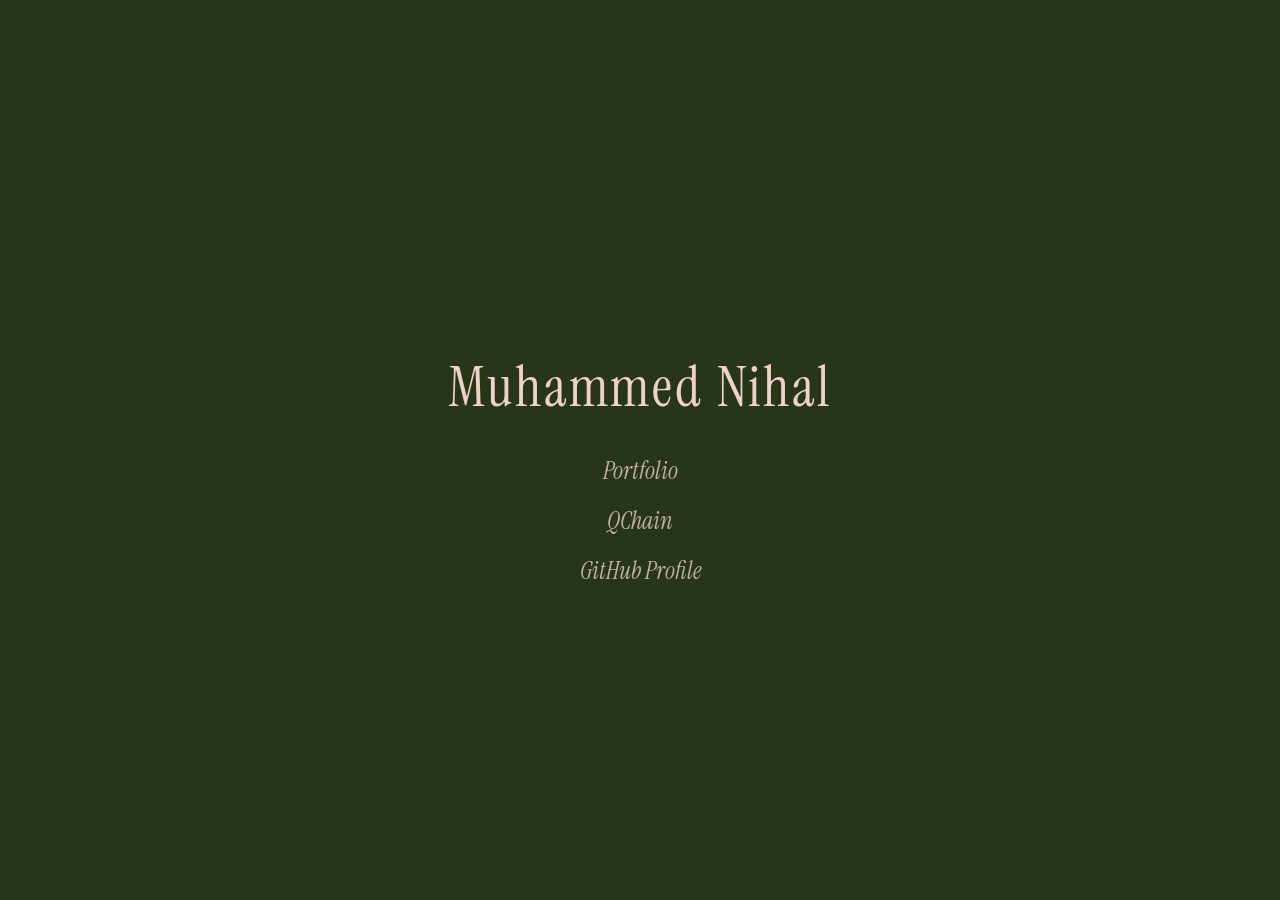
==== index.html @ 17a7a583 "Update QChain link in index.html" ====
<!DOCTYPE html>
<html lang="en">
<head>
    <meta charset="UTF-8">
    <meta name="viewport" content="width=device-width, initial-scale=1.0">
    <title>Muhammed Nihal</title>
    
    <link rel="preconnect" href="https://fonts.googleapis.com">
    <link rel="preconnect" href="https://fonts.gstatic.com" crossorigin>
    <link href="https://fonts.googleapis.com/css2?family=Instrument+Serif:ital@0;1&display=swap" rel="stylesheet">

    <style>
        /* Apply background and text color to the whole page */
        body {
            background-color: #283618;
            color: #EFD0CA;
            font-family: "Instrument Serif", serif;
            display: flex;
            flex-direction: column;
            align-items: center;
            justify-content: center;
            min-height: 100vh;
            margin: 0;
            text-align: center;
        }

        /* Styling the main heading */
        h1 {
            font-size: 3.5rem;
            font-weight: 400;
            margin-bottom: 2rem;
            letter-spacing: 0.05em;
        }

        /* Container to stack the links vertically */
        .link-container {
            display: flex;
            flex-direction: column;
            gap: 1.2rem;
        }

        /* Styling the hyperlinks */
        a {
            color: #EFD0CA;
            text-decoration: none;
            font-size: 1.5rem;
            font-style: italic; /* Instrument Serif looks great in italic */
            opacity: 0.8;
            transition: opacity 0.3s ease, transform 0.3s ease;
        }

        /* Hover effect for the links */
        a:hover {
            opacity: 1;
            transform: translateY(-2px);
            text-decoration: underline;
            text-underline-offset: 6px;
        }
    </style>
</head>
<body>

    <h1>Muhammed Nihal</h1>

    <div class="link-container">
        <a href="https://www.muhammed.me/portfolio">Portfolio</a>
        <a href="https://muhammed.me/QChain-PQC-blockchain/">QChain</a>
        <a href="https://github.com/nihvp/">GitHub Profile</a>
    </div>

</body>
</html>
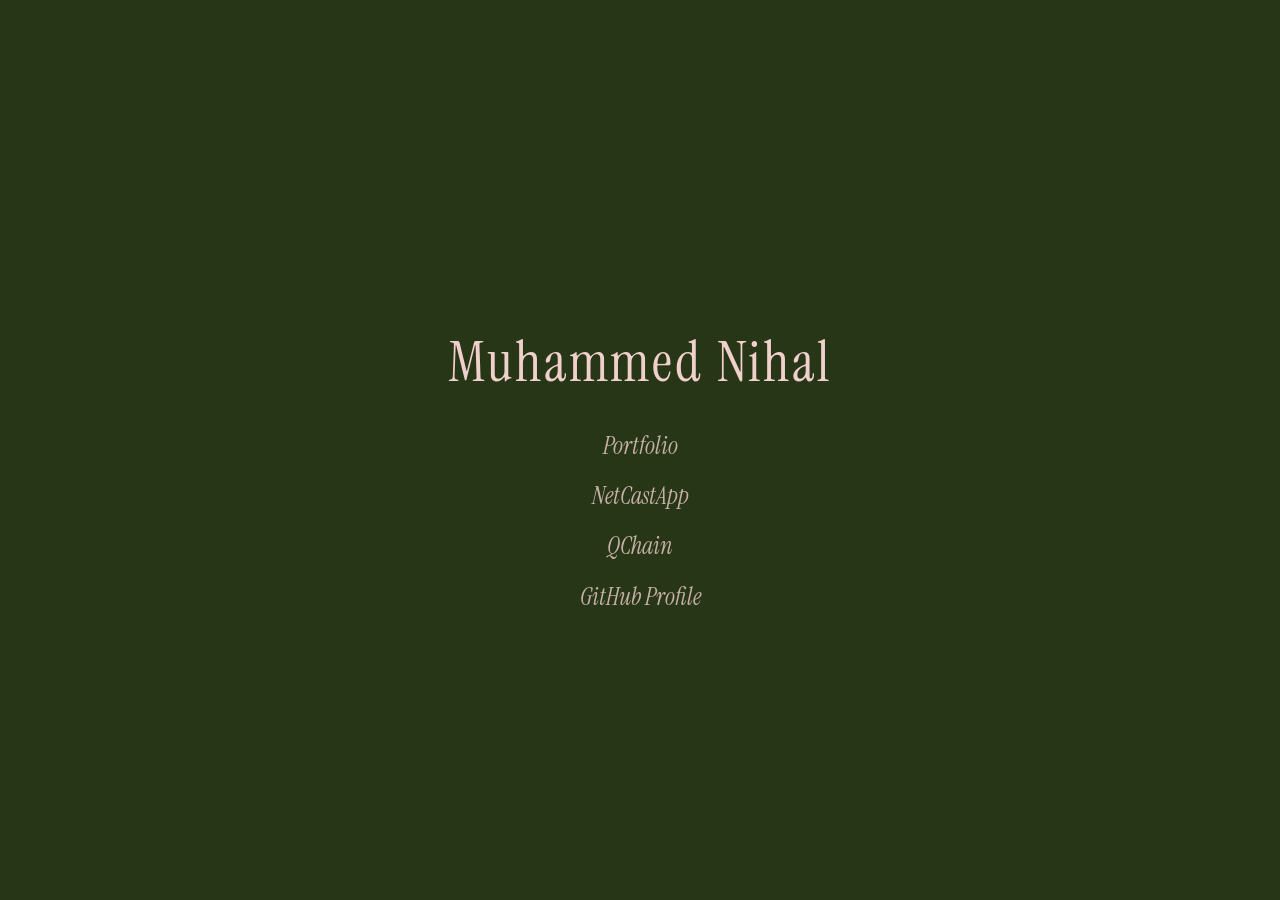
==== commit cedd5d3b: "Add link to NetCastApp in index.html" ====
--- a/index.html
+++ b/index.html
@@ -64,6 +64,7 @@
 
     <div class="link-container">
         <a href="https://www.muhammed.me/portfolio">Portfolio</a>
+        <a href="https://muhammed.me/NetCastApp/">NetCastApp</a>
         <a href="https://muhammed.me/QChain-PQC-blockchain/">QChain</a>
         <a href="https://github.com/nihvp/">GitHub Profile</a>
     </div>
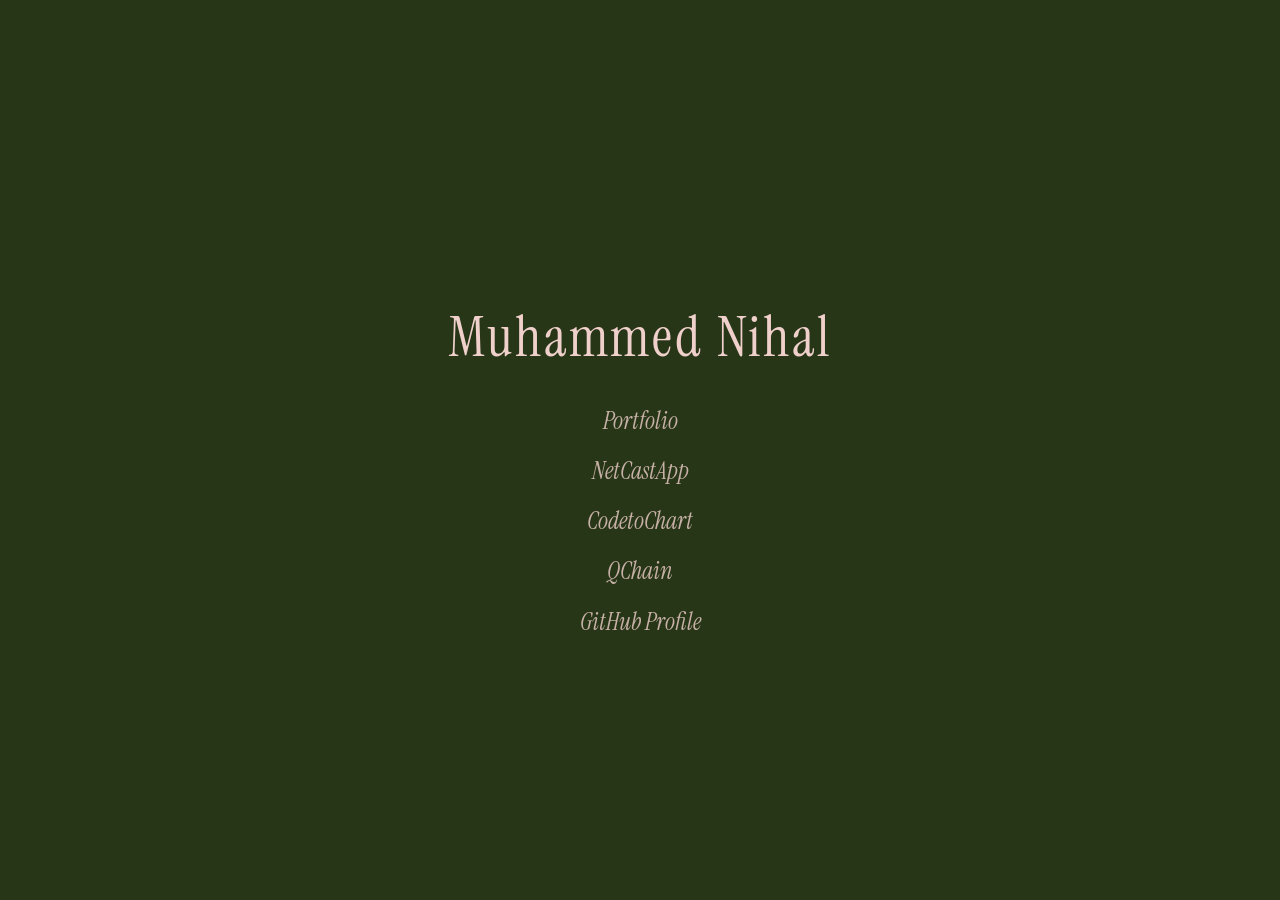
==== commit ed91f189: "Add CodetoChart link to the link container" ====
--- a/index.html
+++ b/index.html
@@ -65,6 +65,7 @@
     <div class="link-container">
         <a href="https://www.muhammed.me/portfolio">Portfolio</a>
         <a href="https://muhammed.me/NetCastApp/">NetCastApp</a>
+        <a href="https://muhammed.me/CodetoChart/">CodetoChart</a>
         <a href="https://muhammed.me/QChain-PQC-blockchain/">QChain</a>
         <a href="https://github.com/nihvp/">GitHub Profile</a>
     </div>
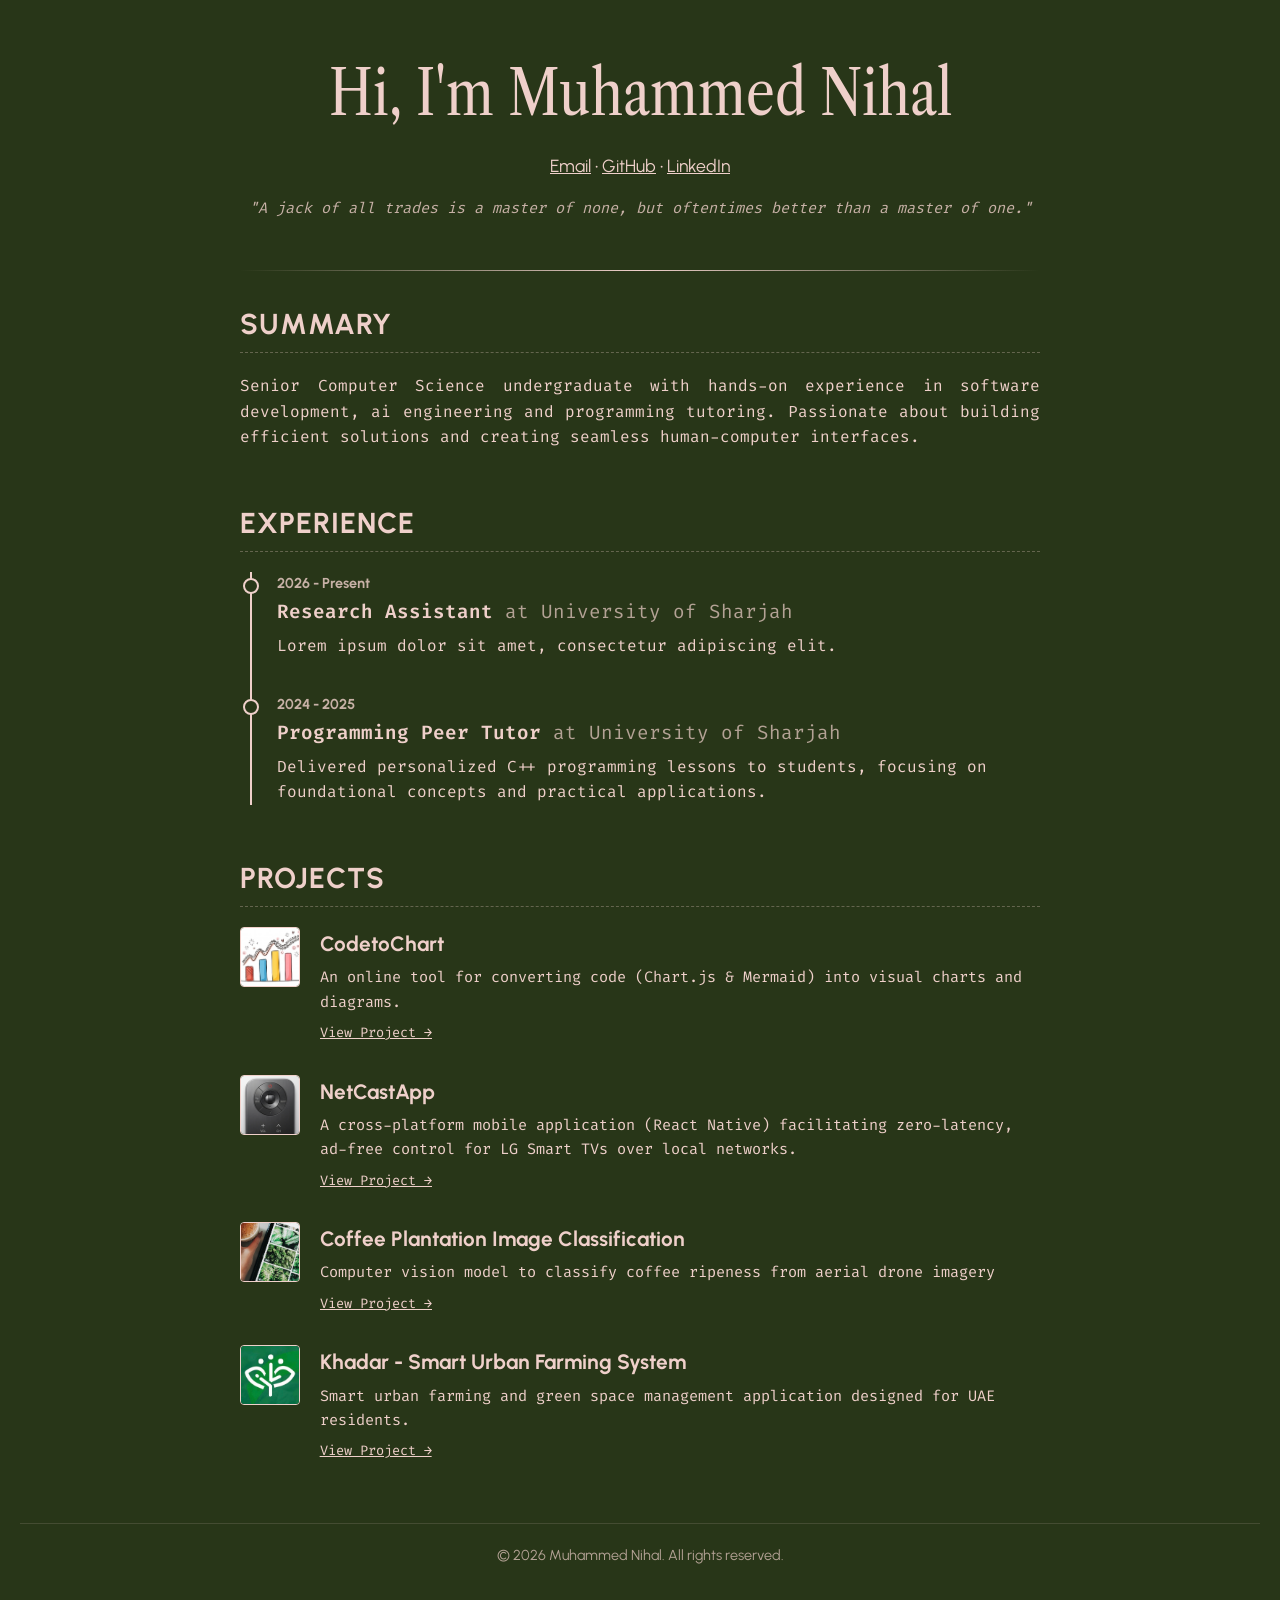
==== commit 9deee5ec: "bonjour" ====
--- a/index.html
+++ b/index.html
@@ -3,72 +3,108 @@
 <head>
     <meta charset="UTF-8">
     <meta name="viewport" content="width=device-width, initial-scale=1.0">
-    <title>Muhammed Nihal</title>
+    
+    <title>Muhammed Nihal's Portfolio</title>
+    <meta name="description" content="Personal portfolio and professional timeline of Muhammed Nihal.">
     
     <link rel="preconnect" href="https://fonts.googleapis.com">
     <link rel="preconnect" href="https://fonts.gstatic.com" crossorigin>
-    <link href="https://fonts.googleapis.com/css2?family=Instrument+Serif:ital@0;1&display=swap" rel="stylesheet">
-
-    <style>
-        /* Apply background and text color to the whole page */
-        body {
-            background-color: #283618;
-            color: #EFD0CA;
-            font-family: "Instrument Serif", serif;
-            display: flex;
-            flex-direction: column;
-            align-items: center;
-            justify-content: center;
-            min-height: 100vh;
-            margin: 0;
-            text-align: center;
-        }
-
-        /* Styling the main heading */
-        h1 {
-            font-size: 3.5rem;
-            font-weight: 400;
-            margin-bottom: 2rem;
-            letter-spacing: 0.05em;
-        }
-
-        /* Container to stack the links vertically */
-        .link-container {
-            display: flex;
-            flex-direction: column;
-            gap: 1.2rem;
-        }
-
-        /* Styling the hyperlinks */
-        a {
-            color: #EFD0CA;
-            text-decoration: none;
-            font-size: 1.5rem;
-            font-style: italic; /* Instrument Serif looks great in italic */
-            opacity: 0.8;
-            transition: opacity 0.3s ease, transform 0.3s ease;
-        }
-
-        /* Hover effect for the links */
-        a:hover {
-            opacity: 1;
-            transform: translateY(-2px);
-            text-decoration: underline;
-            text-underline-offset: 6px;
-        }
-    </style>
+    <link href="https://fonts.googleapis.com/css2?family=Fira+Code:wght@400;500&family=Urbanist:wght@400;600;700&display=swap" rel="stylesheet">
+    
+    <link rel="stylesheet" href="style.css">
 </head>
 <body>
 
-    <h1>Muhammed Nihal</h1>
+    <div class="container">
+        
+        <header class="site-header">
+            <h1 class="main-title">Hi, I'm Muhammed Nihal</h1>
+            
+            <div class="social-links">
+                <a href="mailto:nihvp@outlook.com">Email</a> • 
+                <a href="https://github.com/nihvp" target="_blank" rel="noopener noreferrer">GitHub</a> • 
+                <a href="https://linkedin.com/in/mnih" target="_blank" rel="noopener noreferrer">LinkedIn</a>
+            </div>
+            
+            <p class="quote">"A jack of all trades is a master of none, but oftentimes better than a master of one."</p>
+        </header>
 
-    <div class="link-container">
-        <a href="https://www.muhammed.me/portfolio">Portfolio</a>
-        <a href="https://muhammed.me/NetCastApp/">NetCastApp</a>
-        <a href="https://muhammed.me/CodetoChart/">CodetoChart</a>
-        <a href="https://muhammed.me/QChain-PQC-blockchain/">QChain</a>
-        <a href="https://github.com/nihvp/">GitHub Profile</a>
+        <hr class="section-divider">
+
+        <main>
+            <section class="content-section">
+                <h2 class="section-heading">Summary</h2>
+                <p class="summary-text">
+                    Senior Computer Science undergraduate with hands-on experience in software development, ai engineering and programming tutoring. Passionate about building efficient solutions and creating seamless human-computer interfaces.
+                </p>
+            </section>
+
+            <section class="content-section">
+                <h2 class="section-heading">Experience</h2>
+                <div id="timeline-container">
+                    
+                    <div class="timeline-item">
+                        <div class="timeline-date">2026 - Present</div>
+                        <h3 class="timeline-role">Research Assistant <span style="font-weight:normal; opacity:0.7;">at University of Sharjah</span></h3>
+                        <p class="timeline-desc">Lorem ipsum dolor sit amet, consectetur adipiscing elit.</p>
+                    </div>
+
+                    <div class="timeline-item">
+                        <div class="timeline-date">2024 - 2025</div>
+                        <h3 class="timeline-role">Programming Peer Tutor <span style="font-weight:normal; opacity:0.7;">at University of Sharjah</span></h3>
+                        <p class="timeline-desc">Delivered personalized C++ programming lessons to students, focusing on foundational concepts and practical applications.</p>
+                    </div>
+
+                </div>
+            </section>
+
+            <section class="content-section">
+                <h2 class="section-heading">Projects</h2>
+                <div id="projects-container">
+                    
+                    <div class="project-item">
+                        <img class="project-logo" src="assets/c2c_logo.jpeg" alt="CodetoChart Logo">
+                        <div class="project-details">
+                            <h3>CodetoChart</h3>
+                            <p>An online tool for converting code (Chart.js & Mermaid) into visual charts and diagrams.</p>
+                            <a class="project-link" href="https://muhammed.me/CodetoChart" target="_blank" rel="noopener noreferrer">View Project →</a>
+                        </div>
+                    </div>
+
+                    <div class="project-item">
+                        <img class="project-logo" src="assets/netcastapp_logo.jpeg" alt="NetCastApp Logo">
+                        <div class="project-details">
+                            <h3>NetCastApp</h3>
+                            <p>A cross-platform mobile application (React Native) facilitating zero-latency, ad-free control for LG Smart TVs over local networks.</p>
+                            <a class="project-link" href="https://github.com/nihvp/NetCastApp" target="_blank" rel="noopener noreferrer">View Project →</a>
+                        </div>
+                    </div>
+
+                    <div class="project-item">
+                        <img class="project-logo" src="assets/coffee_classification.jpeg" alt="Coffee Plantation Image Classification Logo">
+                        <div class="project-details">
+                            <h3>Coffee Plantation Image Classification</h3>
+                            <p>Computer vision model to classify coffee ripeness from aerial drone imagery</p>
+                            <a class="project-link" href="https://github.com/nihvp/coffee-plant-ripeness-detector" target="_blank" rel="noopener noreferrer">View Project →</a>
+                        </div>
+                    </div>
+
+                    <div class="project-item">
+                        <img class="project-logo" src="assets/khadar.jpeg" alt="Khadar - Smart Urban Farming System Logo">
+                        <div class="project-details">
+                            <h3>Khadar - Smart Urban Farming System</h3>
+                            <p>Smart urban farming and green space management application designed for UAE residents.</p>
+                            <a class="project-link" href="https://github.com/amxr21/khadar-mobile-app" target="_blank" rel="noopener noreferrer">View Project →</a>
+                        </div>
+                    </div>
+                </div>
+            </section>
+        </main>
     </div>
 
+    <footer class="site-footer">
+        <p>&copy; 2026 Muhammed Nihal. All rights reserved.</p>
+    </footer>
+
 </body>
-</html>
+</html>
--- a/style.css
+++ b/style.css
@@ -0,0 +1,225 @@
+/* =========================================
+   CUSTOM FONT SETUP
+   ========================================= */
+/* Loading the custom Libre Caslon Condensed font from local files */
+@font-face {
+    font-family: 'Libre Caslon Condensed';
+    /* Make sure you download the font and place it in a 'fonts' folder */
+    src: url('assets/fonts/LibreCaslonCondensed-Regular.ttf') format('truetype'); 
+    font-weight: normal;
+    font-style: normal;
+}
+
+/* =========================================
+   RESET & GLOBAL STYLES
+   ========================================= */
+/* This removes default browser margins so our design looks consistent everywhere */
+* {
+    margin: 0;
+    padding: 0;
+    box-sizing: border-box;
+}
+
+body {
+    background-color: #283618; /* Dark olive green */
+    color: #EFD0CA;            /* Cream/beige */
+    font-family: 'Fira Code', monospace; /* Base font for regular text */
+    line-height: 1.6;          /* Gives text some breathing room */
+    padding: 40px 20px;        /* Space around the edges of the screen */
+}
+
+/* =========================================
+   LAYOUT
+   ========================================= */
+.container {
+    max-width: 800px; /* Prevents the site from stretching too wide on big screens */
+    margin: 0 auto;   /* Centers the container horizontally */
+}
+
+/* =========================================
+   HEADER STYLES
+   ========================================= */
+.site-header {
+    text-align: center;
+    padding-bottom: 20px;
+}
+
+.main-title {
+    font-family: 'Libre Caslon Condensed', serif; /* Using our new custom font */
+    font-size: 4rem;
+    font-weight: normal;
+    margin-bottom: 10px;
+}
+
+.social-links {
+    font-family: 'Urbanist', sans-serif;
+    font-size: 1.1rem;
+    margin-bottom: 15px;
+}
+
+.social-links a {
+    color: #EFD0CA;
+    text-decoration: underline;
+    transition: opacity 0.2s; /* Smooth fade effect when hovering */
+}
+
+.social-links a:hover {
+    opacity: 0.7; /* Makes links slightly transparent on hover */
+}
+
+.quote {
+    font-style: italic;
+    font-size: 0.95rem;
+    opacity: 0.8;
+}
+
+/* The horizontal line under the header 
+.section-divider {
+    border: none;
+    border-top: 1px solid #EFD0CA;
+    margin: 30px 0;
+    opacity: 0.5;
+}
+*/
+.section-divider {
+    border: 0;
+    height: 1px;
+    background: linear-gradient(to right, transparent, #EFD0CA, transparent);
+    margin: 30px 0;
+}
+
+/* =========================================
+   MAIN CONTENT STYLES
+   ========================================= */
+.content-section {
+    margin-bottom: 50px; /* Space between sections */
+}
+
+.section-heading {
+    font-family: 'Urbanist', sans-serif;
+    font-size: 1.8rem;
+    text-transform: uppercase;
+    letter-spacing: 1px;
+    margin-bottom: 20px;
+    border-bottom: 1px dashed rgba(239, 208, 202, 0.3);
+    padding-bottom: 5px;
+}
+
+.summary-text {
+    font-size: 1rem;
+    text-align: justify;
+}
+
+/* =========================================
+   TIMELINE (EXPERIENCE) STYLES
+   ========================================= */
+#timeline-container {
+    position: relative;
+    padding-left: 25px;
+    border-left: 2px solid #EFD0CA; /* The vertical line of the timeline */
+    margin-left: 10px;
+}
+
+.timeline-item {
+    position: relative;
+    margin-bottom: 35px;
+}
+
+/* The dot on the timeline */
+.timeline-item::before {
+    content: '';
+    position: absolute;
+    left: -34px; /* Positions the dot right over the vertical line */
+    top: 6px;
+    width: 12px;
+    height: 12px;
+    border-radius: 50%; /* Makes the box a circle */
+    background-color: #283618;
+    border: 2px solid #EFD0CA;
+}
+
+.timeline-date {
+    font-family: 'Urbanist', sans-serif;
+    font-weight: bold;
+    font-size: 0.9rem;
+    opacity: 0.8;
+}
+
+.timeline-role {
+    font-size: 1.2rem;
+    font-weight: 600;
+    margin: 2px 0 5px 0;
+}
+
+/* =========================================
+   PROJECTS STYLES
+   ========================================= */
+.project-item {
+    display: flex; /* Aligns logo and text side-by-side */
+    gap: 20px;     /* Space between logo and text */
+    align-items: flex-start;
+    margin-bottom: 30px;
+}
+
+.project-logo {
+    width: 60px;
+    height: 60px;
+    object-fit: cover; /* Ensures images don't stretch weirdly */
+    border: 1px solid #EFD0CA;
+    border-radius: 4px;
+    background-color: rgba(239, 208, 202, 0.1); /* Fallback color if image fails */
+}
+
+.project-details h3 {
+    font-family: 'Urbanist', sans-serif;
+    font-size: 1.3rem;
+    margin-bottom: 5px;
+}
+
+.project-details p {
+    font-size: 0.95rem;
+    margin-bottom: 5px;
+}
+
+.project-link {
+    color: #EFD0CA;
+    font-size: 0.85rem;
+    text-decoration: underline;
+}
+
+/* =========================================
+   FOOTER STYLES
+   ========================================= */
+.site-footer {
+    text-align: center;
+    margin-top: 60px;
+    padding-top: 20px;
+    border-top: 1px solid rgba(239, 208, 202, 0.2);
+    font-family: 'Urbanist', sans-serif;
+    font-size: 0.9rem;
+    opacity: 0.7;
+}
+
+/* =========================================
+   MOBILE RESPONSIVENESS
+   ========================================= */
+/* These rules only apply when the screen is 600px wide or smaller (like phones) */
+@media (max-width: 600px) {
+    body {
+        padding: 20px 15px; /* Less padding on small screens */
+    }
+
+    .main-title { 
+        font-size: 3rem; /* Smaller main heading */
+    }
+
+    .project-item { 
+        flex-direction: column; /* Stack logo on top of text on phones */
+        gap: 10px; 
+    }
+
+    .project-logo { 
+        width: 50px; 
+        height: 50px; 
+    }
+}
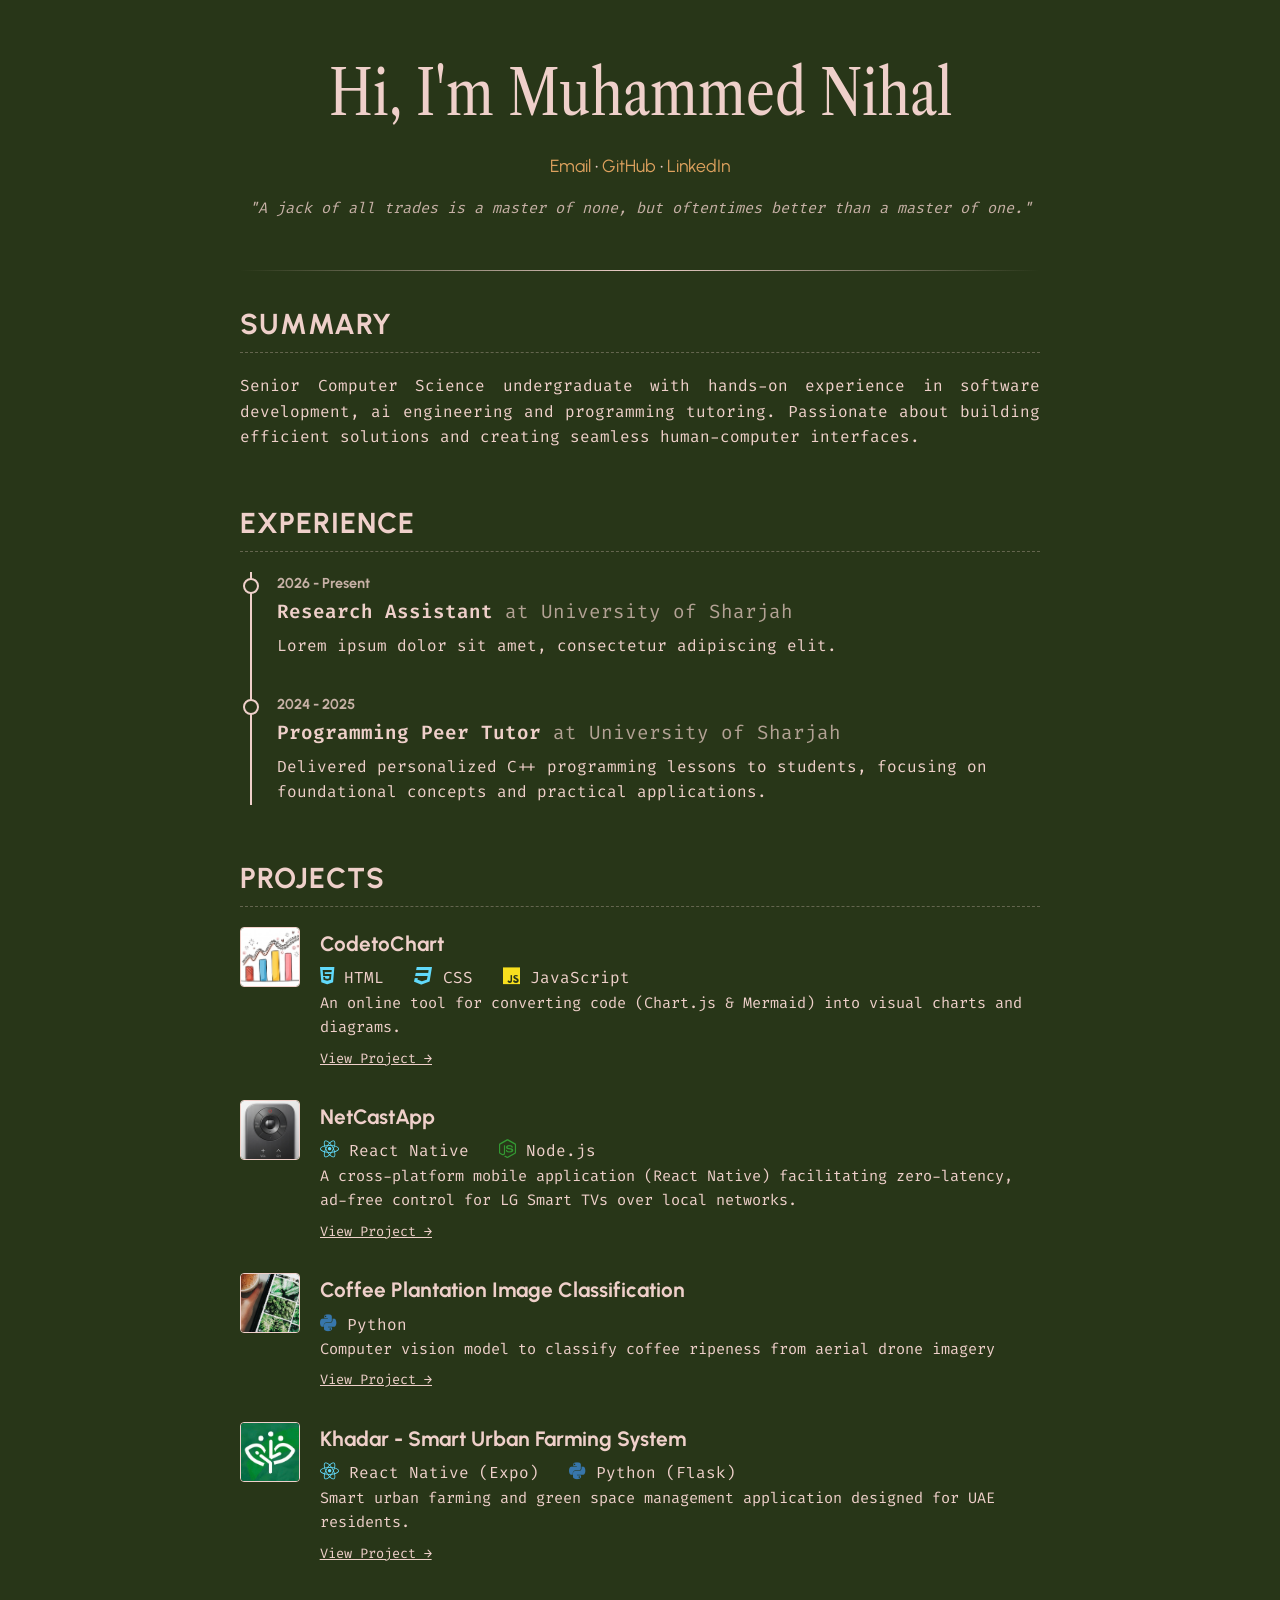
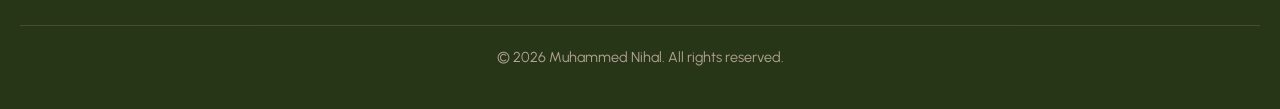
==== commit 0c6c3517: "salaam" ====
--- a/index.html
+++ b/index.html
@@ -10,7 +10,7 @@
     <link rel="preconnect" href="https://fonts.googleapis.com">
     <link rel="preconnect" href="https://fonts.gstatic.com" crossorigin>
     <link href="https://fonts.googleapis.com/css2?family=Fira+Code:wght@400;500&family=Urbanist:wght@400;600;700&display=swap" rel="stylesheet">
-    
+    <link rel="stylesheet" href="https://cdnjs.cloudflare.com/ajax/libs/font-awesome/6.5.1/css/all.min.css">
     <link rel="stylesheet" href="style.css">
 </head>
 <body>
@@ -66,6 +66,9 @@
                         <img class="project-logo" src="assets/c2c_logo.jpeg" alt="CodetoChart Logo">
                         <div class="project-details">
                             <h3>CodetoChart</h3>
+                            <i class="fa-brands fa-html5" style="color: #61DAFB; font-size: 1.2rem;"></i> HTML &nbsp;
+                            <i class="fa-brands fa-css3" style="color: #61DAFB; font-size: 1.2rem;"></i> CSS &nbsp;
+                            <i class="fa-brands fa-js" style="color: #F7DF1E; font-size: 1.2rem;"></i> JavaScript &nbsp;
                             <p>An online tool for converting code (Chart.js & Mermaid) into visual charts and diagrams.</p>
                             <a class="project-link" href="https://muhammed.me/CodetoChart" target="_blank" rel="noopener noreferrer">View Project →</a>
                         </div>
@@ -75,6 +78,8 @@
                         <img class="project-logo" src="assets/netcastapp_logo.jpeg" alt="NetCastApp Logo">
                         <div class="project-details">
                             <h3>NetCastApp</h3>
+                            <i class="fa-brands fa-react" style="color: #61DAFB; font-size: 1.2rem;"></i> React Native &nbsp;
+                            <i class="fa-brands fa-node-js" style="color: #339933; font-size: 1.2rem;"></i> Node.js &nbsp;
                             <p>A cross-platform mobile application (React Native) facilitating zero-latency, ad-free control for LG Smart TVs over local networks.</p>
                             <a class="project-link" href="https://github.com/nihvp/NetCastApp" target="_blank" rel="noopener noreferrer">View Project →</a>
                         </div>
@@ -84,6 +89,7 @@
                         <img class="project-logo" src="assets/coffee_classification.jpeg" alt="Coffee Plantation Image Classification Logo">
                         <div class="project-details">
                             <h3>Coffee Plantation Image Classification</h3>
+                            <i class="fa-brands fa-python" style="color: #3776AB; font-size: 1.2rem;"></i> Python &nbsp;
                             <p>Computer vision model to classify coffee ripeness from aerial drone imagery</p>
                             <a class="project-link" href="https://github.com/nihvp/coffee-plant-ripeness-detector" target="_blank" rel="noopener noreferrer">View Project →</a>
                         </div>
@@ -93,6 +99,8 @@
                         <img class="project-logo" src="assets/khadar.jpeg" alt="Khadar - Smart Urban Farming System Logo">
                         <div class="project-details">
                             <h3>Khadar - Smart Urban Farming System</h3>
+                            <i class="fa-brands fa-react" style="color: #61DAFB; font-size: 1.2rem;"></i> React Native (Expo) &nbsp;
+                            <i class="fa-brands fa-python" style="color: #3776AB; font-size: 1.2rem;"></i> Python (Flask) &nbsp;
                             <p>Smart urban farming and green space management application designed for UAE residents.</p>
                             <a class="project-link" href="https://github.com/amxr21/khadar-mobile-app" target="_blank" rel="noopener noreferrer">View Project →</a>
                         </div>
--- a/style.css
+++ b/style.css
@@ -58,8 +58,8 @@
 }
 
 .social-links a {
-    color: #EFD0CA;
-    text-decoration: underline;
+    color: #DDA15E;
+    text-decoration: none;
     transition: opacity 0.2s; /* Smooth fade effect when hovering */
 }
 
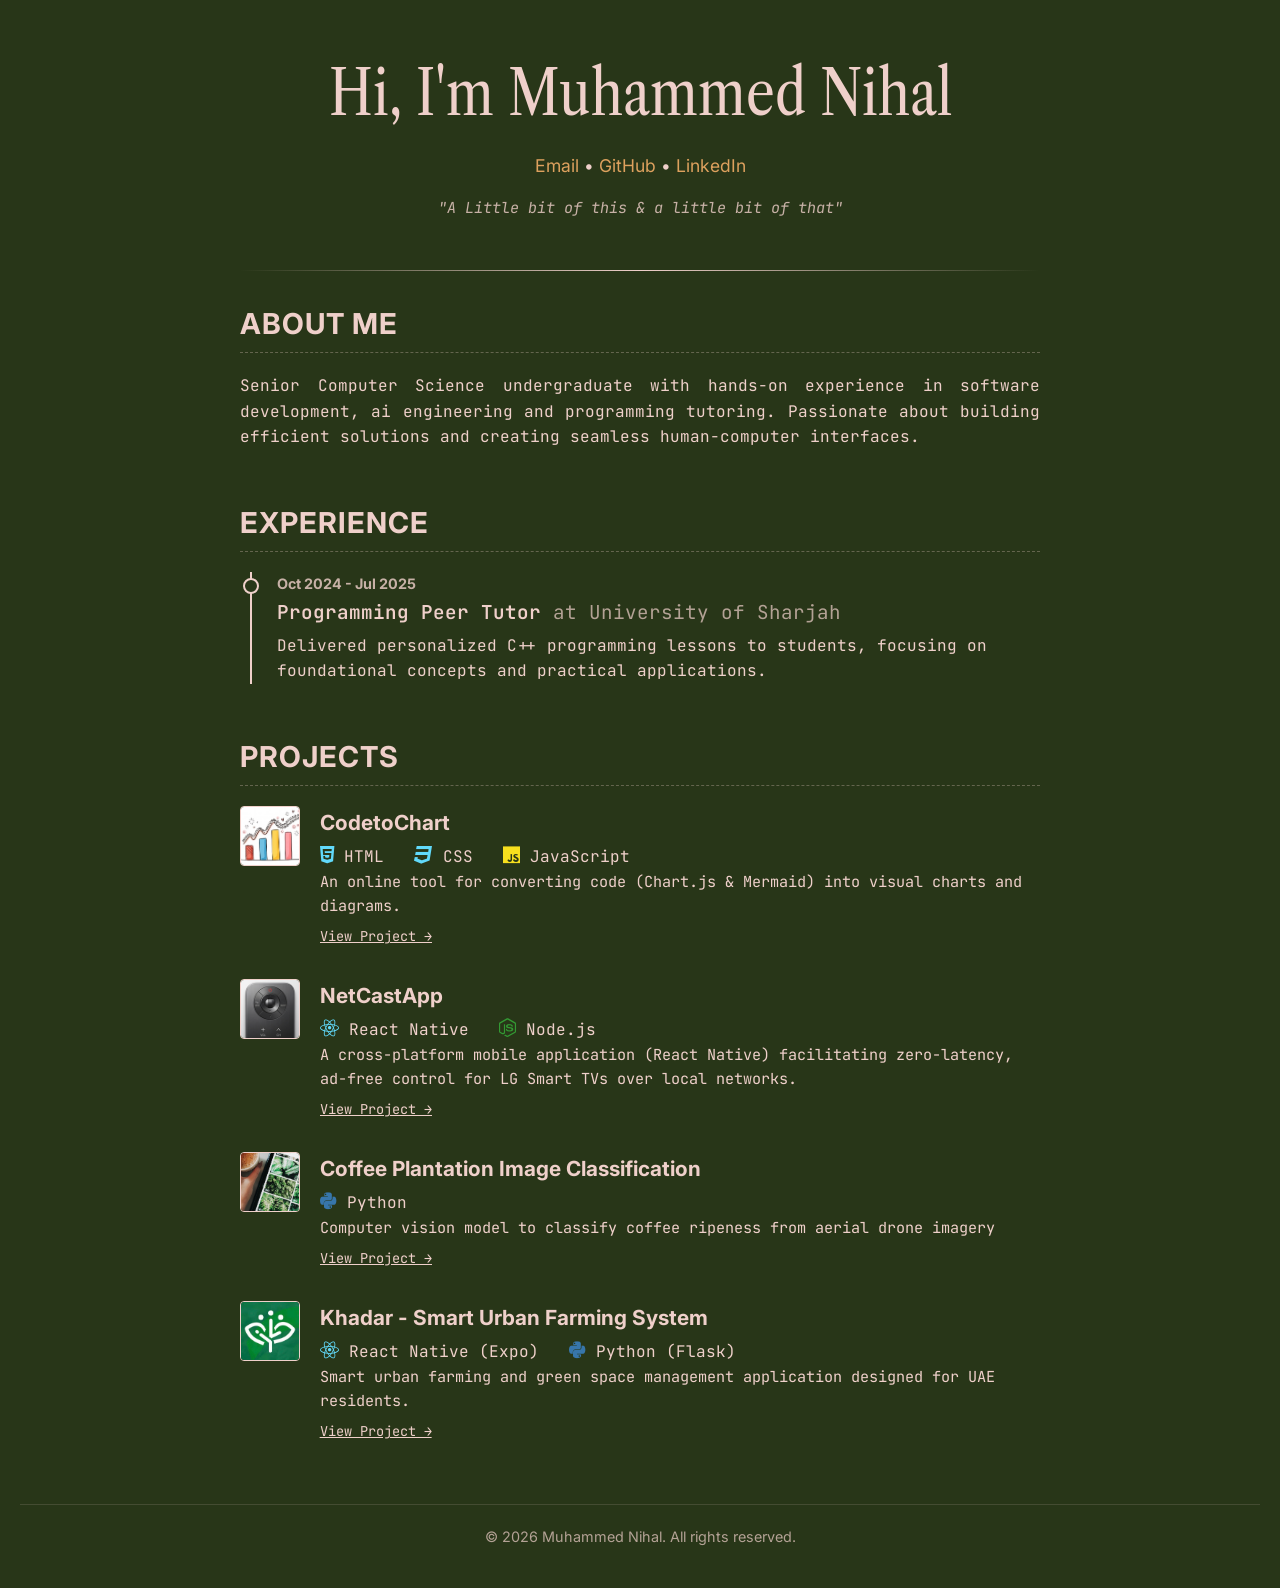
==== commit cefd1c6e: "0123456789" ====
--- a/index.html
+++ b/index.html
@@ -3,37 +3,37 @@
 <head>
     <meta charset="UTF-8">
     <meta name="viewport" content="width=device-width, initial-scale=1.0">
-    
+
     <title>Muhammed Nihal's Portfolio</title>
     <meta name="description" content="Personal portfolio and professional timeline of Muhammed Nihal.">
-    
+
     <link rel="preconnect" href="https://fonts.googleapis.com">
     <link rel="preconnect" href="https://fonts.gstatic.com" crossorigin>
-    <link href="https://fonts.googleapis.com/css2?family=Fira+Code:wght@400;500&family=Urbanist:wght@400;600;700&display=swap" rel="stylesheet">
+    <link href="https://fonts.googleapis.com/css2?family=Inter:wght@400;600;700&family=JetBrains+Mono:wght@400;500&display=swap" rel="stylesheet">
     <link rel="stylesheet" href="https://cdnjs.cloudflare.com/ajax/libs/font-awesome/6.5.1/css/all.min.css">
     <link rel="stylesheet" href="style.css">
 </head>
 <body>
 
     <div class="container">
-        
+
         <header class="site-header">
             <h1 class="main-title">Hi, I'm Muhammed Nihal</h1>
-            
+
             <div class="social-links">
-                <a href="mailto:nihvp@outlook.com">Email</a> • 
-                <a href="https://github.com/nihvp" target="_blank" rel="noopener noreferrer">GitHub</a> • 
+                <a href="mailto:nihvp@outlook.com">Email</a> •
+                <a href="https://github.com/nihvp" target="_blank" rel="noopener noreferrer">GitHub</a> •
                 <a href="https://linkedin.com/in/mnih" target="_blank" rel="noopener noreferrer">LinkedIn</a>
             </div>
-            
-            <p class="quote">"A jack of all trades is a master of none, but oftentimes better than a master of one."</p>
+
+            <p class="quote">"A Little bit of this & a little bit of that"</p>
         </header>
 
         <hr class="section-divider">
 
         <main>
             <section class="content-section">
-                <h2 class="section-heading">Summary</h2>
+                <h2 class="section-heading">About Me</h2>
                 <p class="summary-text">
                     Senior Computer Science undergraduate with hands-on experience in software development, ai engineering and programming tutoring. Passionate about building efficient solutions and creating seamless human-computer interfaces.
                 </p>
@@ -42,15 +42,9 @@
             <section class="content-section">
                 <h2 class="section-heading">Experience</h2>
                 <div id="timeline-container">
-                    
-                    <div class="timeline-item">
-                        <div class="timeline-date">2026 - Present</div>
-                        <h3 class="timeline-role">Research Assistant <span style="font-weight:normal; opacity:0.7;">at University of Sharjah</span></h3>
-                        <p class="timeline-desc">Lorem ipsum dolor sit amet, consectetur adipiscing elit.</p>
-                    </div>
 
                     <div class="timeline-item">
-                        <div class="timeline-date">2024 - 2025</div>
+                        <div class="timeline-date">Oct 2024 - Jul 2025</div>
                         <h3 class="timeline-role">Programming Peer Tutor <span style="font-weight:normal; opacity:0.7;">at University of Sharjah</span></h3>
                         <p class="timeline-desc">Delivered personalized C++ programming lessons to students, focusing on foundational concepts and practical applications.</p>
                     </div>
@@ -61,7 +55,7 @@
             <section class="content-section">
                 <h2 class="section-heading">Projects</h2>
                 <div id="projects-container">
-                    
+
                     <div class="project-item">
                         <img class="project-logo" src="assets/c2c_logo.jpeg" alt="CodetoChart Logo">
                         <div class="project-details">
@@ -86,7 +80,7 @@
                     </div>
 
                     <div class="project-item">
-                        <img class="project-logo" src="assets/coffee_classification.jpeg" alt="Coffee Plantation Image Classification Logo">
+                        <img class="project-logo" src="assets/coffee_logo.jpeg" alt="Coffee Plantation Image Classification Logo">
                         <div class="project-details">
                             <h3>Coffee Plantation Image Classification</h3>
                             <i class="fa-brands fa-python" style="color: #3776AB; font-size: 1.2rem;"></i> Python &nbsp;
@@ -96,7 +90,7 @@
                     </div>
 
                     <div class="project-item">
-                        <img class="project-logo" src="assets/khadar.jpeg" alt="Khadar - Smart Urban Farming System Logo">
+                        <img class="project-logo" src="assets/khadar_logo.jpeg" alt="Khadar - Smart Urban Farming System Logo">
                         <div class="project-details">
                             <h3>Khadar - Smart Urban Farming System</h3>
                             <i class="fa-brands fa-react" style="color: #61DAFB; font-size: 1.2rem;"></i> React Native (Expo) &nbsp;
@@ -115,4 +109,4 @@
     </footer>
 
 </body>
-</html>+</html>
--- a/style.css
+++ b/style.css
@@ -4,8 +4,7 @@
 /* Loading the custom Libre Caslon Condensed font from local files */
 @font-face {
     font-family: 'Libre Caslon Condensed';
-    /* Make sure you download the font and place it in a 'fonts' folder */
-    src: url('assets/fonts/LibreCaslonCondensed-Regular.ttf') format('truetype'); 
+    src: url('assets/fonts/LibreCaslonCondensed-Regular.ttf') format('truetype');
     font-weight: normal;
     font-style: normal;
 }
@@ -23,7 +22,7 @@
 body {
     background-color: #283618; /* Dark olive green */
     color: #EFD0CA;            /* Cream/beige */
-    font-family: 'Fira Code', monospace; /* Base font for regular text */
+    font-family: 'JetBrains Mono', monospace; /* Base font for regular text */
     line-height: 1.6;          /* Gives text some breathing room */
     padding: 40px 20px;        /* Space around the edges of the screen */
 }
@@ -52,7 +51,7 @@
 }
 
 .social-links {
-    font-family: 'Urbanist', sans-serif;
+    font-family: 'Inter', sans-serif;
     font-size: 1.1rem;
     margin-bottom: 15px;
 }
@@ -73,7 +72,7 @@
     opacity: 0.8;
 }
 
-/* The horizontal line under the header 
+/* The horizontal line under the header
 .section-divider {
     border: none;
     border-top: 1px solid #EFD0CA;
@@ -96,7 +95,7 @@
 }
 
 .section-heading {
-    font-family: 'Urbanist', sans-serif;
+    font-family: 'Inter', sans-serif;
     font-size: 1.8rem;
     text-transform: uppercase;
     letter-spacing: 1px;
@@ -139,7 +138,7 @@
 }
 
 .timeline-date {
-    font-family: 'Urbanist', sans-serif;
+    font-family: 'Inter', sans-serif;
     font-weight: bold;
     font-size: 0.9rem;
     opacity: 0.8;
@@ -171,7 +170,7 @@
 }
 
 .project-details h3 {
-    font-family: 'Urbanist', sans-serif;
+    font-family: 'Inter', sans-serif;
     font-size: 1.3rem;
     margin-bottom: 5px;
 }
@@ -195,7 +194,7 @@
     margin-top: 60px;
     padding-top: 20px;
     border-top: 1px solid rgba(239, 208, 202, 0.2);
-    font-family: 'Urbanist', sans-serif;
+    font-family: 'Inter', sans-serif;
     font-size: 0.9rem;
     opacity: 0.7;
 }
@@ -209,17 +208,17 @@
         padding: 20px 15px; /* Less padding on small screens */
     }
 
-    .main-title { 
+    .main-title {
         font-size: 3rem; /* Smaller main heading */
     }
 
-    .project-item { 
+    .project-item {
         flex-direction: column; /* Stack logo on top of text on phones */
-        gap: 10px; 
-    }
-
-    .project-logo { 
-        width: 50px; 
-        height: 50px; 
-    }
-}+        gap: 10px;
+    }
+
+    .project-logo {
+        width: 50px;
+        height: 50px;
+    }
+}
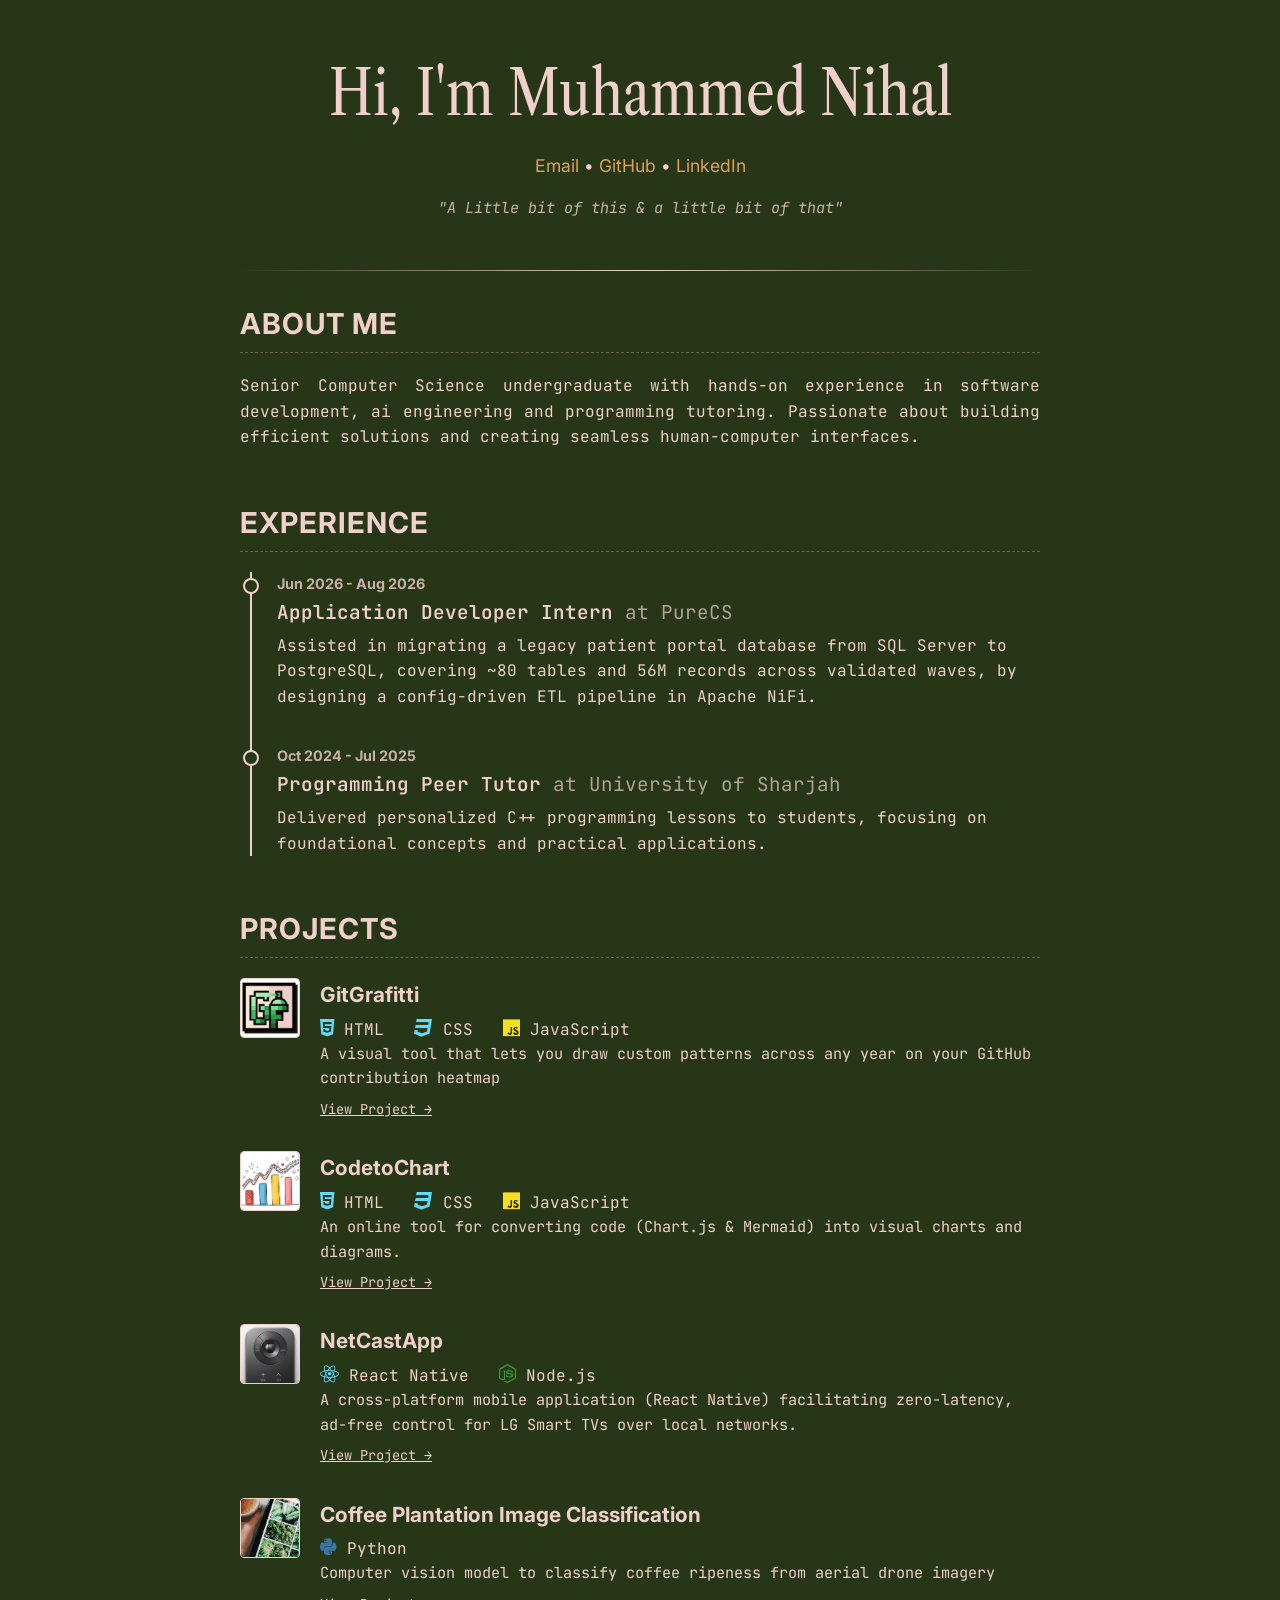
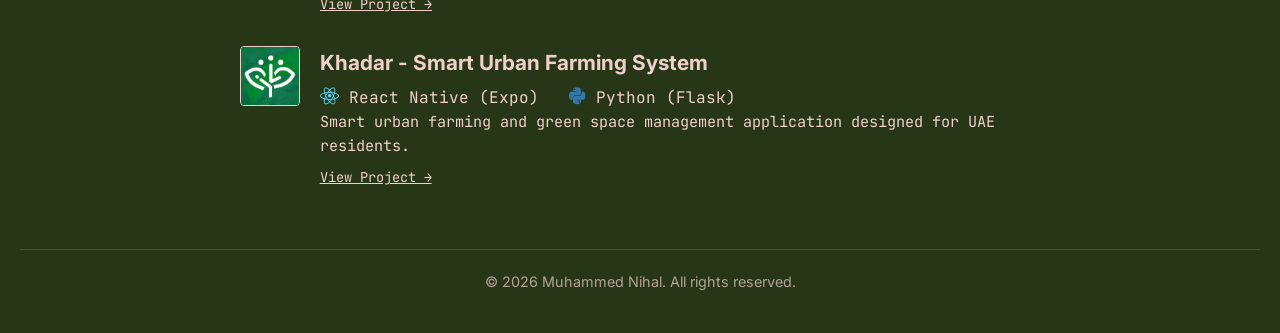
==== commit d7a82776: "good night" ====
--- a/index.html
+++ b/index.html
@@ -6,6 +6,7 @@
 
     <title>Muhammed Nihal's Portfolio</title>
     <meta name="description" content="Personal portfolio and professional timeline of Muhammed Nihal.">
+    <link rel="icon" href="assets/nih_logo.ico" type="image/x-icon">
 
     <link rel="preconnect" href="https://fonts.googleapis.com">
     <link rel="preconnect" href="https://fonts.gstatic.com" crossorigin>
@@ -44,6 +45,12 @@
                 <div id="timeline-container">
 
                     <div class="timeline-item">
+                        <div class="timeline-date">Jun 2026 - Aug 2026</div>
+                        <h3 class="timeline-role">Application Developer Intern <span style="font-weight:normal; opacity:0.7;">at PureCS</span></h3>
+                        <p class="timeline-desc">Assisted in migrating a legacy patient portal database from SQL Server to PostgreSQL, covering ~80 tables and 56M records across validated waves, by designing a config-driven ETL pipeline in Apache NiFi.</p>
+                    </div>
+
+                    <div class="timeline-item">
                         <div class="timeline-date">Oct 2024 - Jul 2025</div>
                         <h3 class="timeline-role">Programming Peer Tutor <span style="font-weight:normal; opacity:0.7;">at University of Sharjah</span></h3>
                         <p class="timeline-desc">Delivered personalized C++ programming lessons to students, focusing on foundational concepts and practical applications.</p>
@@ -55,6 +62,18 @@
             <section class="content-section">
                 <h2 class="section-heading">Projects</h2>
                 <div id="projects-container">
+
+                    <div class="project-item">
+                        <img class="project-logo" src="assets/gitgrafitti_logo.jpeg" alt="GitGrafitti Logo">
+                        <div class="project-details">
+                            <h3>GitGrafitti</h3>
+                            <i class="fa-brands fa-html5" style="color: #61DAFB; font-size: 1.2rem;"></i> HTML &nbsp;
+                            <i class="fa-brands fa-css3" style="color: #61DAFB; font-size: 1.2rem;"></i> CSS &nbsp;
+                            <i class="fa-brands fa-js" style="color: #F7DF1E; font-size: 1.2rem;"></i> JavaScript &nbsp;
+                            <p>A visual tool that lets you draw custom patterns across any year on your GitHub contribution heatmap</p>
+                            <a class="project-link" href="https://muhammed.me/gitgrafitti" target="_blank" rel="noopener noreferrer">View Project →</a>
+                        </div>
+                    </div>
 
                     <div class="project-item">
                         <img class="project-logo" src="assets/c2c_logo.jpeg" alt="CodetoChart Logo">
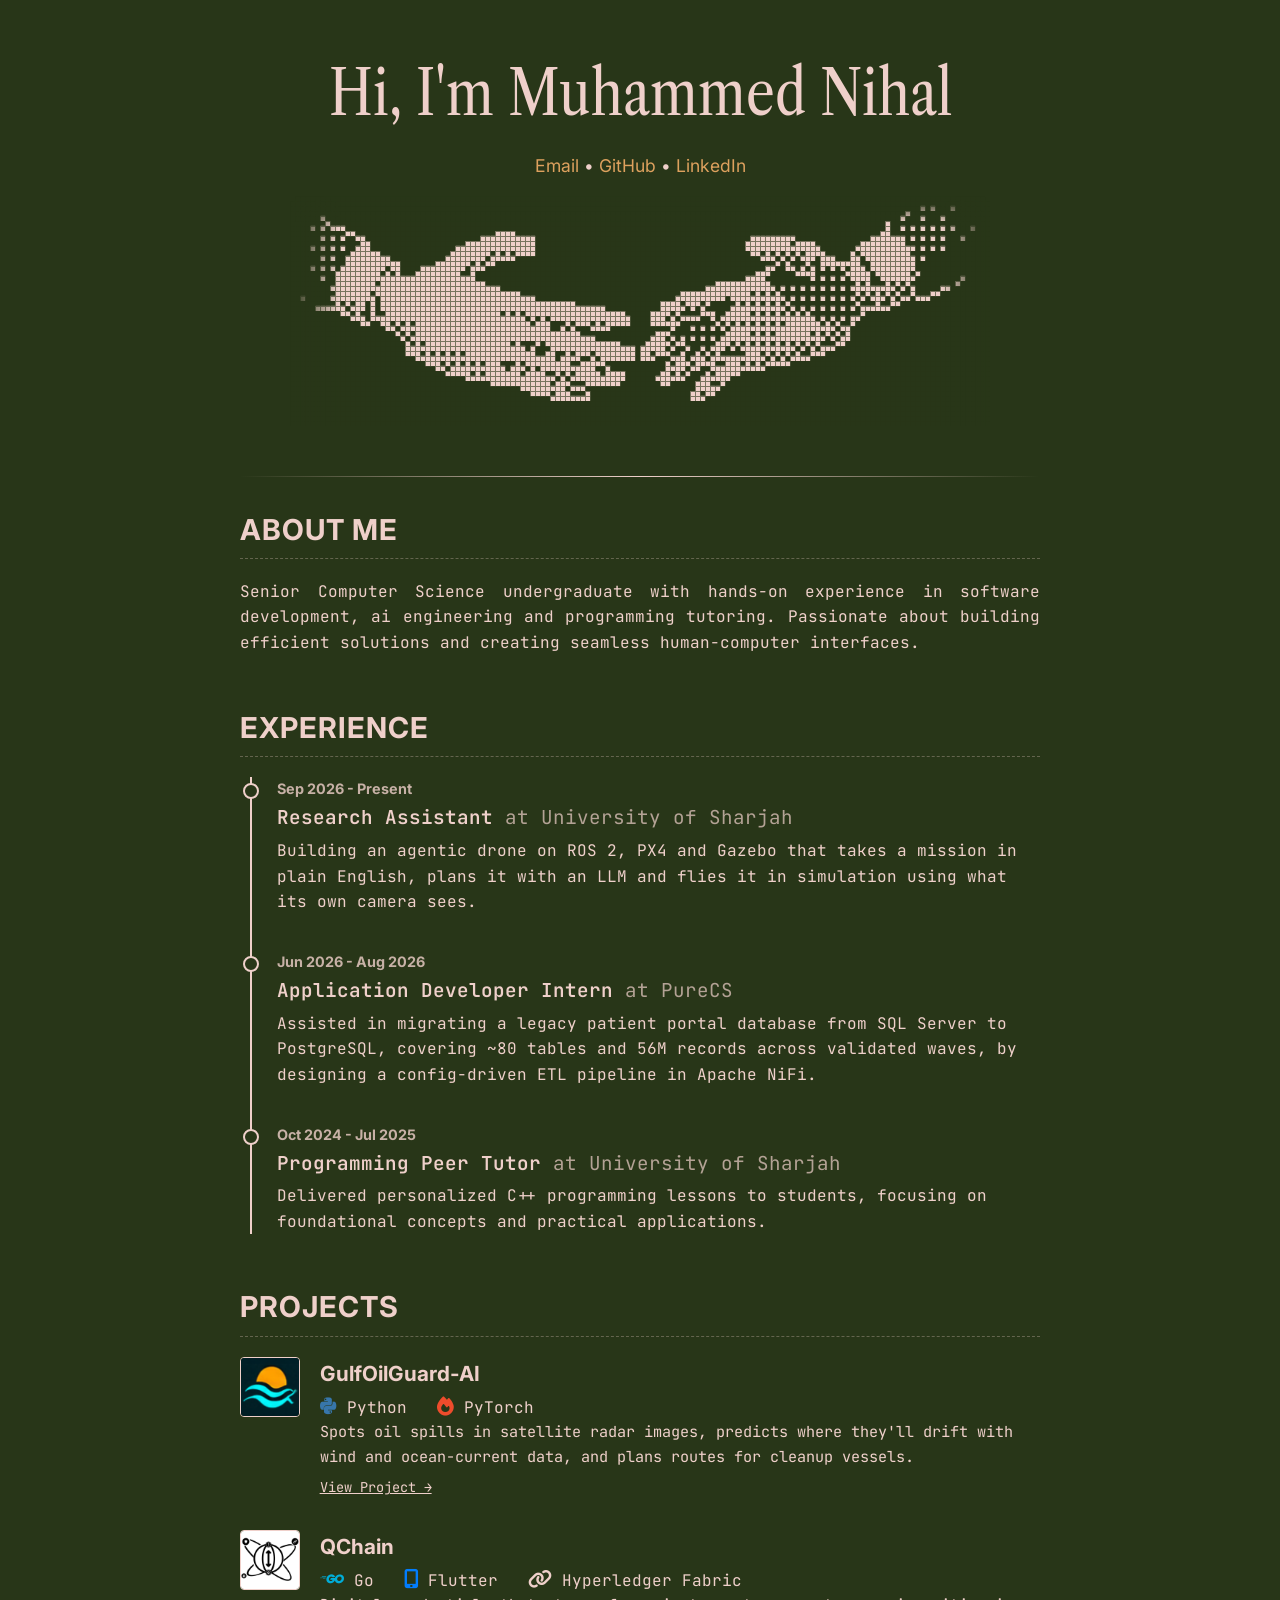
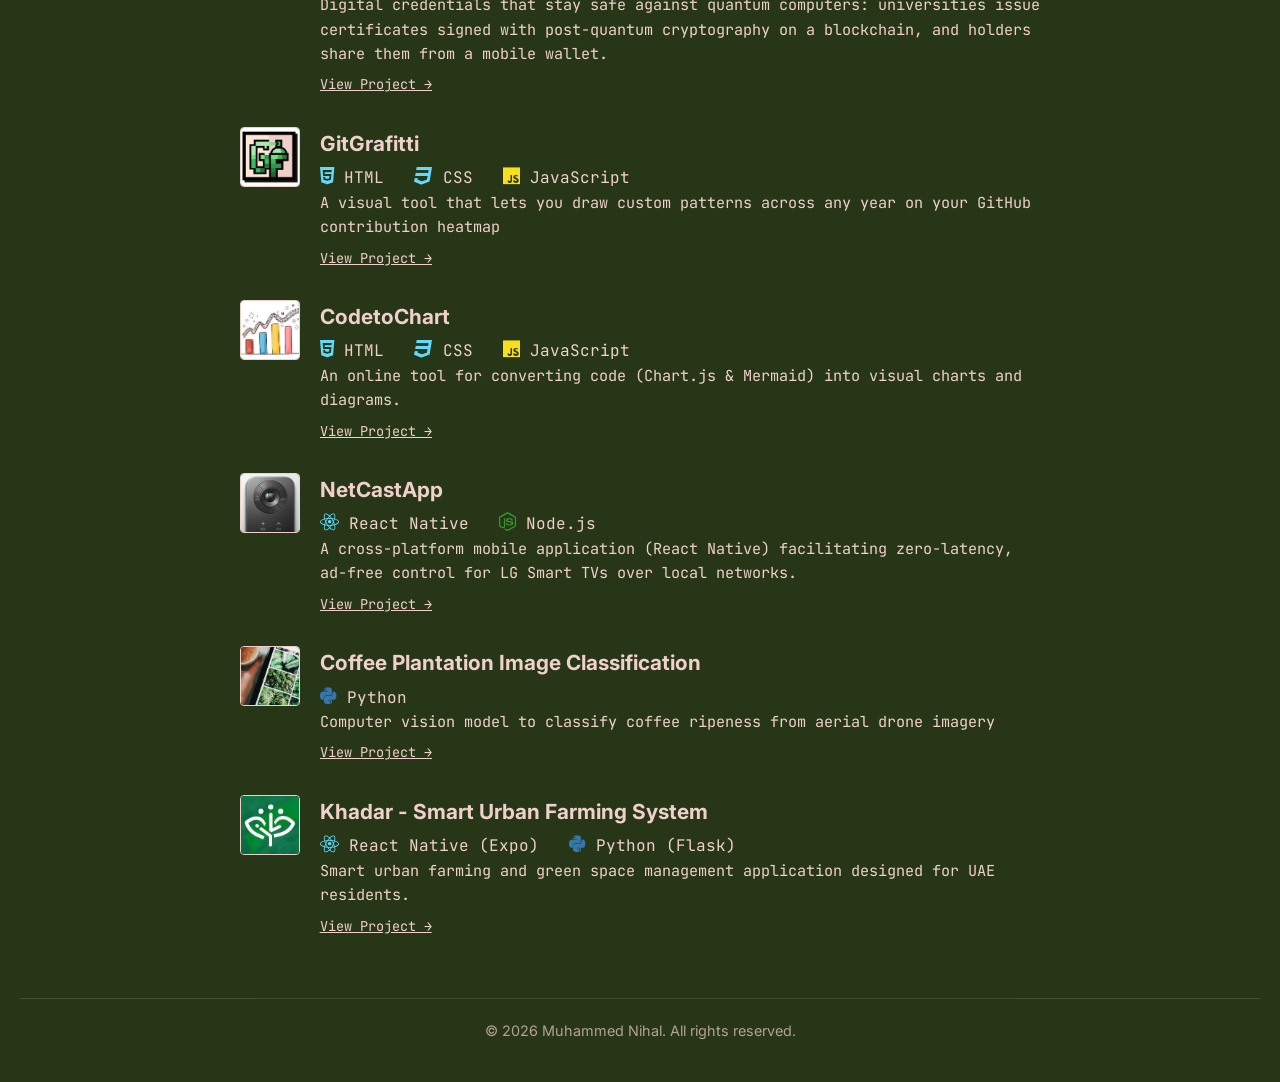
==== commit fe84bb73: "Add pixel-art handshake animation, research role and new projects - Replace the header quote with a " ====
--- a/index.html
+++ b/index.html
@@ -27,7 +27,75 @@
                 <a href="https://linkedin.com/in/mnih" target="_blank" rel="noopener noreferrer">LinkedIn</a>
             </div>
 
-            <p class="quote">"A Little bit of this & a little bit of that"</p>
+            <!-- Pixel-art handshake drawn onto the page: two hands reach in, clasp and shake. CSS only (see style.css).
+                 Each character is two pixels stacked: ▀ top, ▄ bottom, █ both. -->
+            <div class="ascii-board" role="img" aria-label="Pixel-art animation of two hands reaching out and shaking">
+<pre class="ascii-hand ascii-hand-left" aria-hidden="true">
+
+
+      ▀▄
+    ▀ ▀ ▀▀▀▄▄                            ▄▄▄▄
+      ▀ ▀ ▀  ▀█▄                   ▄▄▄███████████
+    ▀ ▀ ▀ ▀ ▄███▄▄              ▄███████▀█▀█▀████
+      ▀ ▀  █████████▄▄       ▄▄█████▀█▀▄█▀▀▀▀
+    ▀ ▀ ▀▄████████▀▄▀█   ▄████████▀ █▀▀
+      ▀  ████████▀███████████████████▄▄
+        ▀███████▀█████████████████████████▄▄▄▄
+  ▀     ▀█▀█▀██▀█ ███████████████████████████████▄▄▄▄▄▄▄▄
+     ▀▀▀▀▀█▄▀█▀ █ ▀███████████████████████▀█▀█▀████████████████▄▄▄▄
+            ▀▀█▄▀▀██▀█▀█▀██████████████████████▄▀▄█▄▀▀▀█▀███▀█▀█████
+                   ▀▀▄▀█▀███████████████████████████▄▄█▄█▄  ▀▀▀▀
+                      ▀▄▀█▀█████████████████▀█▀▀▀█▀██████████▄▄▄▄▄
+                       ███▀█▀█▀█▀█▀████████████▄█  ▄█▀▀█▀███▀████████
+                         ▀▀███▀█▀█▀█▀█▀███▀▀▀█▀██████▄██▀▀▄▄█▄█▀▀▀▀▀▀
+                             ▀▀▄████▀█▀████▄██▀▄█▄█▀▀█▀█▀████▄ █▄▄▄
+                                   ▀▀▀▀▀████████████▀▄█▄▀▀▀███████▀
+                                              ▀▀████▀██▄▀▀▀▄
+                                                    ▀▀▀▀▀▀▀▀</pre>
+<pre class="ascii-hand ascii-hand-right" aria-hidden="true">
+
+                                                     ▄  ▀ ▀   ▀
+                                                 ▄  ▀   ▀   ▀
+                                                ▄█  ▀ ▀ ▀ ▀ ▀ ▀   ▀
+                     ▄████████▀▄▄▄▄         ▄▄███████ ▀ ▀ ▀ ▀   ▀
+                     ▀██▀█▀█▀█▀█▀███▄     ▄▀██████████▀ ▀ ▀ ▀
+                        ▀▀▀▄▀▄▀ ▀█▀ ███▄▄▄██ ▀█████████ ▀
+                       ▄▄█▀  ▀▀▄█▄█ ▀ ▀ ▀▄███▄▀███████▀▄
+               ▄▄▄▄▄▄████▄        ▀ ▀ ▀ ▀ ▀█▀█  ▀█▀█▀█▀        ▄▀
+        ▄▄▄▄▄█████████▀█▀█▀▄▀ ▀ ▀ ▀ ▀ ▀ ▀ ▀█▀█▀█▀█▀▄▀ █   ▄▄▀▀
+    ▄▄▄█▀███▀█▀▀▀ ▀█▀█▀█▀█▀█▀▄▀ ▀ ▀ ▀ ▀ ▀ ▀▄▀ ▀█▀ █▄▀▀ ▀▀▀
+  ▄▄██▀█▀ ▀ █▄▄  ▄████▀█▀█▀█▀▄▀▄▀▄▀ ▀ ▀ ▀ ▀ █▀▀▀▀▀
+  ███▄█▄▀▀▀▀  ▀▄▀█▀█▀█▀█▀█▀█▀██████▄▀▄▀▄▀ █▀
+   ▄▄▄▀   ▀ ▀ ▀ ▀▄████▀█▀█▀███████▀█▀█▀▄▀█
+ ▄███▄▀▄█ ▀ ▀ ▀▄██▀█▀█▀█▀█▀█▀█▀█▀█▀█▀ ▀▄█▀
+██▀██▄▀ ▄▀ ▄▀▄▀█▀ ▀ ▀███▀█▀█▀█▀▄▀ █▄█▀▀
+▀▀▀  ▄▀██▄▀██▄█▀▀███▀█▀█▀▄█▄█▄▀▀▀▀
+    ▄█▀█▀▄▀▀ ▄▀█████▀▀▀▀▀
+   ▀██▀▀▀  ▄██▀▀█▀
+          ▄█▀██▀
+          ▀▀▀</pre>
+<pre class="ascii-handshake" aria-hidden="true">
+
+    ▀   ▀   ▀   ▀   ▀  ▄                                                                                         ▄  ▀   ▀   ▀   ▀   ▀
+      ▀   ▀   ▀   ▀   ▀ ▀  ▄                                                                                 ▄ ▀▀ ▀   ▀   ▀   ▀   ▀
+    ▀ ▀ ▀ ▀ ▀ ▀ ▀ ▀ ▀ ▀ ▀ ▀ ▀▀▄▄                              ▄▄███▄▄▄▄                                  ▄▄▀▀ ▀ ▀ ▀ ▀ ▀ ▀ ▀ ▀ ▀ ▀
+        ▀ ▀ ▀ ▀ ▀ ▀ ▀ ▀ ▀ ▀ ▀ ▀ ▀▀▄▄                    ▄▄████████▀█▀██                              ▄▄▀▀ ▀ ▀ ▀ ▀ ▀ ▀ ▀ ▀ ▀ ▀
+            ▀ ▀ ▀ ▀ ▀ ▀ ▀ ▀ ▀ ▀ ▀ ▀ ▀▀▄▄               ▄████▀█▀▀█▄█▀▀▀▀    ▄▄▄▄▄█████              █▀ ▀ ▀ ▀ ▀ ▀ ▀ ▀ ▀ ▀ ▀              ▄▀
+    ▀  ▄        ▀ ▀ ▀ ▀ ▀ ▀ ▀ ▀ ▀ ▀ ▀   █             ▄█████▀▄▀▀       ▄▄███████▀███▀█           ▄███▄▀ ▀ ▀ ▀ ▀ ▀ ▀ ▀             ▄▄▀
+        ▀▀▄▄        ▀ ▀ ▀ ▀ ▀ ▀ ▀ ▀ ▀▄█████▄▄        ██████▄▀    ▄▄▄▄▄▄███▀█▀█▀ ▀ ▀▀▀ ▀▄     ▄▄████████▄▀ ▀ ▀ ▀ ▀             ▄▄▀▀
+            ▀▀▄▄        ▀ ▀ ▀ ▀ ▀ ▀ ███████████   ▄█████████████████▄▄▄ ▀▄█▄   ▀▀█▀ ▀ ▀ ▀█  █▄▀█████████▀ ▀ ▀             ▄▄▀▀
+                ▀▀▄         ▀ ▀ ▀  ▄█████████▀██▄▄██████████████████████▀           ▀▄▀▄▀▄▀███▄ ▀████████▄            ▄▄▀▀
+                   ▀▀▄▄         ▀ ▀███████▀▄▀█████████▀▀▄███▀████████████▄▀ ▀ ▀ ▀ ▀ ▀▄▀█▀▄██████ █████▀█▀▄        ▄▄▀▀
+                       ▀▀▄▄       ▀████████▀████████▀▀▄███▀██▄█████████████▄▀ ▀   ▀ ▀ ▀▄▀█████▀▄▀█▀█▀█▀▄▀     ▄▄▀▀
+                           ▀▀▄▄   ▀█▀█▀█▀ █▄████████▀▄▀▀█▄▄▀ ▄██████████▀█▀▄▀▄▀ ▀   ▀ ▀▄██████▀▄▀█▀█▀ ▀▄█▄▄▄▀▀
+                               ▀▀▀▀▀▀▄██▀ █▄▀█████▀█▀▄▀  ▄██▀█▀███████████▀▄▀ ▀ ▀▄▀▄▀▄████▀█▀█▀ ██▄▄█▀▀
+                                       ▀▀▀▀▀██▀█▀█▀▄▀ ▄███▀▀█▀▀█▀███▀█▀█▀█▀ ▀  ▄████████▀█▀ █▄▀▀
+                                             ▀▀▀█ ▀▄▀ ▀█▀▄▄▀▀███▀█▀█▀█▀█▀ ▀ ▀ ▀█▀███▀█▀█▀▄█▀
+                                                 ▀██▀█ ▄ █ ▄██▀▄▀█▀█▀█▀█▀ ▀▀▄ ▀█▀█▀█▀█▀▄██
+                                                  ▀▀█▄█▄▄████▄▀ █▄█▄█▄█▄█▄▀ ▀█▄▀▀▀▀▀▀▀▀
+                                                         ▀▀▀██▄█▀█        ▀▄█▄▀
+                                                             ▀██▀</pre>
+            </div>
         </header>
 
         <hr class="section-divider">
@@ -45,6 +113,12 @@
                 <div id="timeline-container">
 
                     <div class="timeline-item">
+                        <div class="timeline-date">Sep 2026 - Present</div>
+                        <h3 class="timeline-role">Research Assistant <span style="font-weight:normal; opacity:0.7;">at University of Sharjah</span></h3>
+                        <p class="timeline-desc">Building an agentic drone on ROS 2, PX4 and Gazebo that takes a mission in plain English, plans it with an LLM and flies it in simulation using what its own camera sees.</p>
+                    </div>
+
+                    <div class="timeline-item">
                         <div class="timeline-date">Jun 2026 - Aug 2026</div>
                         <h3 class="timeline-role">Application Developer Intern <span style="font-weight:normal; opacity:0.7;">at PureCS</span></h3>
                         <p class="timeline-desc">Assisted in migrating a legacy patient portal database from SQL Server to PostgreSQL, covering ~80 tables and 56M records across validated waves, by designing a config-driven ETL pipeline in Apache NiFi.</p>
@@ -62,6 +136,29 @@
             <section class="content-section">
                 <h2 class="section-heading">Projects</h2>
                 <div id="projects-container">
+
+                    <div class="project-item">
+                        <img class="project-logo" src="assets/gulfoilguard_logo.png" alt="GulfOilGuard-AI Logo">
+                        <div class="project-details">
+                            <h3>GulfOilGuard-AI</h3>
+                            <i class="fa-brands fa-python" style="color: #3776AB; font-size: 1.2rem;"></i> Python &nbsp;
+                            <i class="fa-solid fa-fire" style="color: #EE4C2C; font-size: 1.2rem;"></i> PyTorch &nbsp;
+                            <p>Spots oil spills in satellite radar images, predicts where they'll drift with wind and ocean-current data, and plans routes for cleanup vessels.</p>
+                            <a class="project-link" href="https://github.com/OmarFarouq3/GulfOilGuard-AI" target="_blank" rel="noopener noreferrer">View Project →</a>
+                        </div>
+                    </div>
+
+                    <div class="project-item">
+                        <img class="project-logo" src="assets/qchain_logo.jpeg" alt="QChain Logo">
+                        <div class="project-details">
+                            <h3>QChain</h3>
+                            <i class="fa-brands fa-golang" style="color: #00ADD8; font-size: 1.2rem;"></i> Go &nbsp;
+                            <i class="fa-solid fa-mobile-screen-button" style="color: #027DFD; font-size: 1.2rem;"></i> Flutter &nbsp;
+                            <i class="fa-solid fa-link" style="color: #EFD0CA; font-size: 1.2rem;"></i> Hyperledger Fabric &nbsp;
+                            <p>Digital credentials that stay safe against quantum computers: universities issue certificates signed with post-quantum cryptography on a blockchain, and holders share them from a mobile wallet.</p>
+                            <a class="project-link" href="https://teamqchain.github.io" target="_blank" rel="noopener noreferrer">View Project →</a>
+                        </div>
+                    </div>
 
                     <div class="project-item">
                         <img class="project-logo" src="assets/gitgrafitti_logo.jpeg" alt="GitGrafitti Logo">
--- a/style.css
+++ b/style.css
@@ -9,6 +9,16 @@
     font-style: normal;
 }
 
+/* Tiny font used by the handshake board: every character is a 0.5em x 1em cell,
+   and the block characters ▀ ▄ █ fill its top half, bottom half or all of it.
+   That turns each character into two square pixels. */
+@font-face {
+    font-family: 'Pixel Blocks';
+    src: url('assets/fonts/pixel-blocks.woff') format('woff');
+    font-weight: normal;
+    font-style: normal;
+}
+
 /* =========================================
    RESET & GLOBAL STYLES
    ========================================= */
@@ -66,10 +76,140 @@
     opacity: 0.7; /* Makes links slightly transparent on hover */
 }
 
-.quote {
-    font-style: italic;
-    font-size: 0.95rem;
-    opacity: 0.8;
+/* =========================================
+   PIXEL-ART HANDSHAKE (pure CSS, no JS)
+   =========================================
+   A 140 x 46 pixel area drawn with the Pixel Blocks font: 140 characters wide,
+   23 rows tall. It has no border and uses the page colours, so the hands look
+   drawn straight onto the page; the sleeves dissolve into dots near the edges.
+   The hands were rendered from simple 3D models, then turned into pixels:
+   lit skin is solid, shadows become dot patterns, lines separate overlapping parts.
+   It holds three <pre> drawings: the left hand, the right hand and the
+   clasped handshake. All animations share one 7s loop so they stay in sync:
+     0-6%    empty
+     6-24%   hands reach in from the top corners, 3 pixels across + 1 down per step
+     24-30%  fingertips touch
+     30-80%  handshake (shakes up and down 36-57%)
+     80-96%  hands slide back out
+*/
+.ascii-board {
+    --px: 0.5em;                           /* one pixel = one character's width */
+    --row: 1em;                            /* one text row = two pixels tall */
+    --bg: #283618;                         /* same green as the page */
+    --ink: #EFD0CA;                        /* same cream as the page text */
+    --fade: linear-gradient(to right, transparent, #000 7%, #000 93%, transparent);
+    --fade-top: linear-gradient(to bottom, transparent, #000 12%);
+    position: relative;
+    width: calc(140 * var(--px));
+    max-width: 100%;
+    height: calc(23 * var(--row));
+    margin: 5px auto 0;
+    overflow: hidden;                      /* hides the hands while they are "off screen" */
+    font-family: 'Pixel Blocks', monospace;
+    font-size: clamp(4px, calc((100vw - 40px) / 70), 10px);  /* 10px font = 5px pixels; shrinks to fit phones */
+    line-height: var(--row);
+    text-align: left;                      /* the header is centered; the drawings must not be */
+    color: var(--ink);
+    /* soft edges, so hands sliding in or out never show a hard cut-off line */
+    -webkit-mask-image: var(--fade), var(--fade-top);
+    -webkit-mask-composite: source-in;
+    mask-image: var(--fade), var(--fade-top);
+    mask-composite: intersect;
+}
+
+/* Thin lines in the page colour on top of everything, so neighbouring
+   pixels show tiny gaps between them, like an old LCD */
+.ascii-board::after {
+    content: "";
+    position: absolute;
+    inset: 0;
+    pointer-events: none;
+    background-image:
+        linear-gradient(to right, var(--bg) 0 12%, transparent 12%),
+        linear-gradient(to bottom, var(--bg) 0 12%, transparent 12%);
+    background-size: var(--px) var(--px);
+    opacity: 0.6;
+}
+
+.ascii-board pre {
+    position: absolute;
+    top: 0;
+    font: inherit;
+}
+
+/* Left hand: drawn on the left half, fingertips at the middle */
+.ascii-hand-left {
+    left: 0;
+    animation: hand-left 7s steps(24, end) infinite,
+               show-hands 7s step-end infinite;
+}
+
+/* Right hand: drawn on the right half, fingertips at the middle */
+.ascii-hand-right {
+    left: 50%;
+    animation: hand-right 7s steps(24, end) infinite,
+               show-hands 7s step-end infinite;
+}
+
+.ascii-handshake {
+    left: 0;
+    opacity: 0;
+    animation: show-handshake 7s step-end infinite,
+               shake 7s step-end infinite;
+}
+
+/* Hands travel along their arms: 72 pixels across and 24 up is far enough
+   to push each one fully out of view, in whole-pixel steps */
+@keyframes hand-left {
+    0%, 6%    { transform: translate(calc(-72 * var(--px)), calc(-24 * var(--px))); }
+    24%, 84%  { transform: translate(0, 0); }
+    96%, 100% { transform: translate(calc(-72 * var(--px)), calc(-24 * var(--px))); }
+}
+
+@keyframes hand-right {
+    0%, 6%    { transform: translate(calc(72 * var(--px)), calc(-24 * var(--px))); }
+    24%, 84%  { transform: translate(0, 0); }
+    96%, 100% { transform: translate(calc(72 * var(--px)), calc(-24 * var(--px))); }
+}
+
+@keyframes show-hands {
+    0%   { opacity: 1; }
+    30%  { opacity: 0; }
+    80%  { opacity: 1; }
+}
+
+@keyframes show-handshake {
+    0%        { opacity: 0; }
+    30%       { opacity: 1; }
+    80%, 100% { opacity: 0; }
+}
+
+/* Moves the clasped hands one row (2 pixels) up / down, twice */
+@keyframes shake {
+    0%        { transform: translateY(0); }
+    36%       { transform: translateY(calc(-1 * var(--row))); }
+    39%       { transform: translateY(0); }
+    42%       { transform: translateY(var(--row)); }
+    45%       { transform: translateY(0); }
+    48%       { transform: translateY(calc(-1 * var(--row))); }
+    51%       { transform: translateY(0); }
+    54%       { transform: translateY(var(--row)); }
+    57%, 100% { transform: translateY(0); }
+}
+
+/* Visitors who prefer less motion just see the handshake */
+@media (prefers-reduced-motion: reduce) {
+    .ascii-board pre {
+        animation: none;
+    }
+
+    .ascii-hand {
+        opacity: 0;
+    }
+
+    .ascii-handshake {
+        opacity: 1;
+    }
 }
 
 /* The horizontal line under the header
